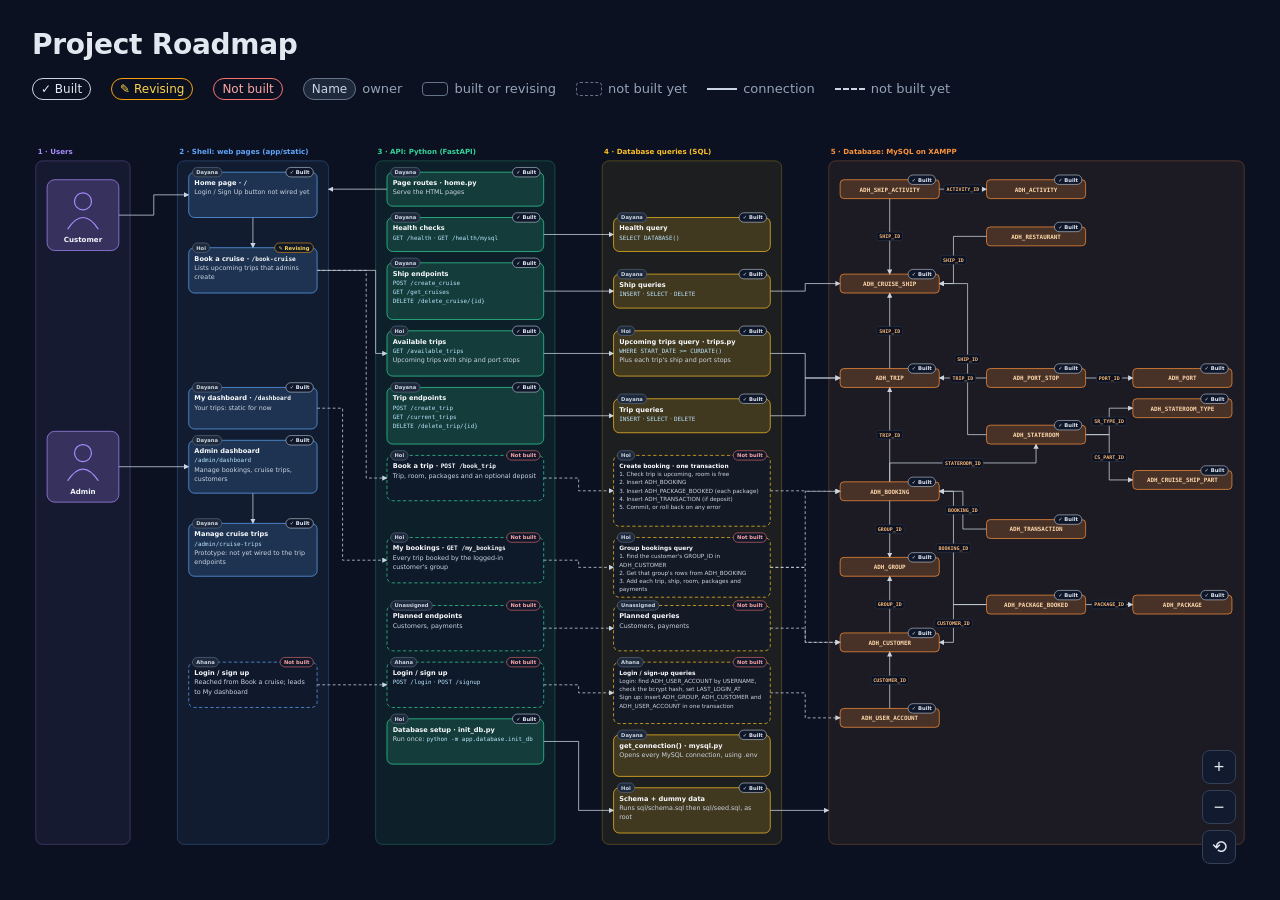
==== docs/project_Roadmap.html @ 763d6e04 "added roadmap html + get available trips to book api + query + shell basic" ====
<!doctype html>
<html lang="en">
<head>
<meta charset="utf-8" />
<meta name="viewport" content="width=device-width, initial-scale=1" />
<title>Project Roadmap</title>
<!--
  Project roadmap for the CSGY6083 project.

  Open this file in a browser (double-click it). No server or internet needed.

  TO UPDATE THE CHART, edit only the DATA section in the <script> below:
    * NODES: one entry per box. Change `status` ("built", "revising" or
      "notbuilt") or `owner` as work progresses. To add a box, copy a similar
      entry, give it a new `id`, and pick a `y` (top edge, in pixels) that
      doesn't overlap its neighbours in the same column.
    * EDGES: one entry per arrow, from one box `id` to another. Arrows touching
      a "notbuilt" box are drawn dashed automatically. `label` is optional.
  Everything else (drawing, colours, tags, the key) is handled for you.
-->
<style>
  :root {
    --bg: #0b1120;
    --panel: #111a2e;
    --text: #e2e8f0;
    --muted: #94a3b8;
    --line: #cbd5e1;
  }
  * { box-sizing: border-box; }
  html, body { height: 100%; }
  body {
    display: flex;
    flex-direction: column;
    margin: 0;
    background: var(--bg);
    color: var(--text);
    font: 14px/1.5 system-ui, -apple-system, "Segoe UI", Roboto, sans-serif;
  }
  header { padding: 24px 32px 12px; }
  h1 { margin: 0; font-size: 28px; letter-spacing: -0.01em; }
  .legend {
    display: flex;
    flex-wrap: wrap;
    gap: 8px 20px;
    padding: 0 32px 12px;
    color: var(--muted);
    font-size: 13px;
  }
  .legend span { display: inline-flex; align-items: center; gap: 6px; }
  .pill {
    display: inline-block;
    padding: 0 8px;
    border-radius: 999px;
    border: 1px solid;
    font-size: 12px;
    line-height: 20px;
  }
  .swatch { width: 26px; height: 14px; border-radius: 4px; border: 1.5px solid #64748b; }
  .swatch.notbuilt { border-style: dashed; }
  .line { width: 30px; height: 0; border-top: 2px solid var(--line); }
  .line.dashed { border-top-style: dashed; }
  #stage {
    position: relative;
    flex: 1;
    min-height: 0;
    margin: 4px 32px 24px;
    overflow: hidden;
    cursor: grab;
    touch-action: none;
    user-select: none;
  }
  #stage.panning { cursor: grabbing; }
  #chart { display: block; width: 100%; height: 100%; }
  .zoom {
    position: absolute;
    right: 12px;
    bottom: 12px;
    display: flex;
    flex-direction: column;
    gap: 6px;
  }
  .zoom button {
    width: 34px;
    height: 34px;
    border: 1px solid #334155;
    border-radius: 8px;
    background: var(--panel);
    color: var(--text);
    font-size: 18px;
    line-height: 1;
    cursor: pointer;
  }
  .zoom button:hover { background: #1e293b; }
  .node, .edge { transition: opacity 0.15s; }
  svg.dimmed .node:not(.hot), svg.dimmed .edge:not(.hot) { opacity: 0.18; }
</style>
</head>
<body>
<header>
  <h1>Project Roadmap</h1>
</header>
<div class="legend" id="legend"></div>
<div id="stage">
  <svg id="chart" xmlns="http://www.w3.org/2000/svg"></svg>
  <div class="zoom">
    <button type="button" id="zoom-in" title="Zoom in (+)">+</button>
    <button type="button" id="zoom-out" title="Zoom out (-)">&minus;</button>
    <button type="button" id="zoom-reset" title="Show the whole chart (0)">&#x27F2;</button>
  </div>
</div>

<script>
// =============================================================================
// DATA: edit this section to update the chart
// =============================================================================

// Columns, left to right. `x` and `w` are in pixels.
const COLUMNS = [
  { id: "users",   title: "1 · Users",                         x: 0,    w: 200, color: "#a78bfa" },
  { id: "shell",   title: "2 · Shell: web pages (app/static)", x: 300,  w: 320, color: "#60a5fa" },
  { id: "api",     title: "3 · API: Python (FastAPI)",         x: 720,  w: 380, color: "#34d399" },
  { id: "queries", title: "4 · Database queries (SQL)",        x: 1200, w: 380, color: "#fbbf24" },
  // The database column has three lanes of tables; `lane` picks one.
  { id: "db",      title: "5 · Database: MySQL on XAMPP",      x: 1680, w: 880, color: "#fb923c",
    lanes: [1704, 2014, 2324], laneW: 210 },
];

// Boxes. status: "built" | "revising" | "notbuilt". owner: a name, or "" for none.
// `title` is the bold first line; `lines` are the rest (`backticks` = code).
// `h` is the box height; it grows automatically if the text needs more room.
// `small: true` uses a smaller font for wordier boxes.
const NODES = [
  // ---- Users ----
  { id: "customer", col: "users", y: 40,  h: 150, kind: "person", title: "Customer" },
  { id: "admin",    col: "users", y: 573, h: 150, kind: "person", title: "Admin" },

  // ---- Shell ----
  { id: "home", col: "shell", y: 24, h: 96, status: "built", owner: "Dayana",
    title: "Home page · `/`", lines: ["Login / Sign Up button not wired yet"] },
  { id: "bookCruise", col: "shell", y: 184, h: 96, status: "revising", owner: "Hoi",
    title: "Book a cruise · `/book-cruise`", lines: ["Lists upcoming trips that admins create"] },
  { id: "myDashboard", col: "shell", y: 480, h: 88, status: "built", owner: "Dayana",
    title: "My dashboard · `/dashboard`", lines: ["Your trips: static for now"] },
  { id: "adminDashboard", col: "shell", y: 592, h: 112, status: "built", owner: "Dayana",
    title: "Admin dashboard", lines: ["`/admin/dashboard`", "Manage bookings, cruise trips, customers"] },
  { id: "manageTrips", col: "shell", y: 768, h: 112, status: "built", owner: "Dayana",
    title: "Manage cruise trips", lines: ["`/admin/cruise-trips`", "Prototype: not yet wired to the trip endpoints"] },
  { id: "login", col: "shell", y: 1062, h: 96, status: "notbuilt", owner: "Ahana",
    title: "Login / sign up", lines: ["Reached from Book a cruise; leads to My dashboard"] },

  // ---- API ----
  { id: "pageRoutes", col: "api", y: 24, h: 72, status: "built", owner: "Dayana",
    title: "Page routes · home.py", lines: ["Serve the HTML pages"] },
  { id: "healthApi", col: "api", y: 120, h: 72, status: "built", owner: "Dayana",
    title: "Health checks", lines: ["`GET /health` · `GET /health/mysql`"] },
  { id: "shipApi", col: "api", y: 216, h: 120, status: "built", owner: "Dayana",
    title: "Ship endpoints", lines: ["`POST /create_cruise`", "`GET /get_cruises`", "`DELETE /delete_cruise/{id}`"] },
  { id: "availableApi", col: "api", y: 360, h: 96, status: "built", owner: "Hoi",
    title: "Available trips", lines: ["`GET /available_trips`", "Upcoming trips with ship and port stops"] },
  { id: "tripApi", col: "api", y: 480, h: 120, status: "built", owner: "Dayana",
    title: "Trip endpoints", lines: ["`POST /create_trip`", "`GET /current_trips`", "`DELETE /delete_trip/{id}`"] },
  { id: "bookTripApi", col: "api", y: 624, h: 96, status: "notbuilt", owner: "Hoi",
    title: "Book a trip · `POST /book_trip`", lines: ["Trip, room, packages and an optional deposit"] },
  { id: "myBookingsApi", col: "api", y: 798, h: 96, status: "notbuilt", owner: "Hoi",
    title: "My bookings · `GET /my_bookings`", lines: ["Every trip booked by the logged-in customer's group"] },
  { id: "plannedApi", col: "api", y: 942, h: 96, status: "notbuilt", owner: "Unassigned",
    title: "Planned endpoints", lines: ["Customers, payments"] },
  { id: "loginApi", col: "api", y: 1062, h: 96, status: "notbuilt", owner: "Ahana",
    title: "Login / sign up", lines: ["`POST /login` · `POST /signup`"] },
  { id: "setupApi", col: "api", y: 1182, h: 96, status: "built", owner: "Hoi",
    title: "Database setup · init_db.py", lines: ["Run once: `python -m app.database.init_db`"] },

  // ---- Database queries ----
  { id: "healthQuery", col: "queries", y: 120, h: 72, status: "built", owner: "Dayana",
    title: "Health query", lines: ["`SELECT DATABASE()`"] },
  { id: "shipQueries", col: "queries", y: 240, h: 72, status: "built", owner: "Dayana",
    title: "Ship queries", lines: ["`INSERT` · `SELECT` · `DELETE`"] },
  { id: "upcomingQuery", col: "queries", y: 360, h: 96, status: "built", owner: "Hoi",
    title: "Upcoming trips query · trips.py", lines: ["`WHERE START_DATE >= CURDATE()`", "Plus each trip's ship and port stops"] },
  { id: "tripQueries", col: "queries", y: 504, h: 72, status: "built", owner: "Dayana",
    title: "Trip queries", lines: ["`INSERT` · `SELECT` · `DELETE`"] },
  { id: "createBooking", col: "queries", y: 624, h: 150, status: "notbuilt", owner: "Hoi", small: true,
    title: "Create booking · one transaction", lines: [
      "1. Check trip is upcoming, room is free",
      "2. Insert ADH_BOOKING",
      "3. Insert ADH_PACKAGE_BOOKED (each package)",
      "4. Insert ADH_TRANSACTION (if deposit)",
      "5. Commit, or roll back on any error"] },
  { id: "groupBookings", col: "queries", y: 798, h: 120, status: "notbuilt", owner: "Hoi", small: true,
    title: "Group bookings query", lines: [
      "1. Find the customer's GROUP_ID in ADH_CUSTOMER",
      "2. Get that group's rows from ADH_BOOKING",
      "3. Add each trip, ship, room, packages and payments"] },
  { id: "plannedQueries", col: "queries", y: 942, h: 96, status: "notbuilt", owner: "Unassigned",
    title: "Planned queries", lines: ["Customers, payments"] },
  { id: "loginQueries", col: "queries", y: 1062, h: 130, status: "notbuilt", owner: "Ahana", small: true,
    title: "Login / sign-up queries", lines: [
      "Login: find ADH_USER_ACCOUNT by USERNAME, check the bcrypt hash, set LAST_LOGIN_AT",
      "Sign up: insert ADH_GROUP, ADH_CUSTOMER and ADH_USER_ACCOUNT in one transaction"] },
  { id: "getConnection", col: "queries", y: 1216, h: 88, status: "built", owner: "Dayana",
    title: "get_connection() · mysql.py", lines: ["Opens every MySQL connection, using .env"] },
  { id: "schemaSeed", col: "queries", y: 1328, h: 96, status: "built", owner: "Hoi",
    title: "Schema + dummy data", lines: ["Runs sql/schema.sql then sql/seed.sql, as root"] },

  // ---- Database tables (lane 0 = left, 1 = middle, 2 = right) ----
  { id: "ADH_SHIP_ACTIVITY",    col: "db", lane: 0, y: 40,   kind: "table", status: "built" },
  { id: "ADH_CRUISE_SHIP",      col: "db", lane: 0, y: 240,  kind: "table", status: "built" },
  { id: "ADH_TRIP",             col: "db", lane: 0, y: 440,  kind: "table", status: "built" },
  { id: "ADH_BOOKING",          col: "db", lane: 0, y: 680,  kind: "table", status: "built" },
  { id: "ADH_GROUP",            col: "db", lane: 0, y: 840,  kind: "table", status: "built" },
  { id: "ADH_CUSTOMER",         col: "db", lane: 0, y: 1000, kind: "table", status: "built" },
  { id: "ADH_USER_ACCOUNT",     col: "db", lane: 0, y: 1160, kind: "table", status: "built" },
  { id: "ADH_ACTIVITY",         col: "db", lane: 1, y: 40,   kind: "table", status: "built" },
  { id: "ADH_RESTAURANT",       col: "db", lane: 1, y: 140,  kind: "table", status: "built" },
  { id: "ADH_PORT_STOP",        col: "db", lane: 1, y: 440,  kind: "table", status: "built" },
  { id: "ADH_STATEROOM",        col: "db", lane: 1, y: 560,  kind: "table", status: "built" },
  { id: "ADH_TRANSACTION",      col: "db", lane: 1, y: 760,  kind: "table", status: "built" },
  { id: "ADH_PACKAGE_BOOKED",   col: "db", lane: 1, y: 920,  kind: "table", status: "built" },
  { id: "ADH_PORT",             col: "db", lane: 2, y: 440,  kind: "table", status: "built" },
  { id: "ADH_STATEROOM_TYPE",   col: "db", lane: 2, y: 504,  kind: "table", status: "built" },
  { id: "ADH_CRUISE_SHIP_PART", col: "db", lane: 2, y: 656,  kind: "table", status: "built" },
  { id: "ADH_PACKAGE",          col: "db", lane: 2, y: 920,  kind: "table", status: "built" },
];

// Arrows. `to` is a box id, or [x, y] for a free end.
// Optional routing: fromSide/toSide ("left" | "right" | "top" | "bottom"),
// midX (x of the vertical leg) or midY (y of the horizontal leg).
// `dashed` is automatic (a "notbuilt" end) unless you set it.
const EDGES = [
  // Users -> pages
  { from: "customer", to: "home" },
  { from: "admin", to: "adminDashboard" },
  // Between pages
  { from: "home", to: "bookCruise", fromSide: "bottom", toSide: "top" },
  { from: "adminDashboard", to: "manageTrips", fromSide: "bottom", toSide: "top" },
  // Pages <-> API
  { from: "pageRoutes", to: [620, 60], fromSide: "left" },
  { from: "bookCruise", to: "availableApi", midX: 720 },
  { from: "bookCruise", to: "bookTripApi", midX: 700 },
  { from: "myDashboard", to: "myBookingsApi", midX: 650 },
  { from: "login", to: "loginApi" },
  // API -> queries
  { from: "healthApi", to: "healthQuery" },
  { from: "shipApi", to: "shipQueries" },
  { from: "availableApi", to: "upcomingQuery" },
  { from: "tripApi", to: "tripQueries" },
  { from: "bookTripApi", to: "createBooking" },
  { from: "myBookingsApi", to: "groupBookings" },
  { from: "plannedApi", to: "plannedQueries" },
  { from: "loginApi", to: "loginQueries" },
  { from: "setupApi", to: "schemaSeed" },
  // Queries -> the table each one starts from
  { from: "shipQueries", to: "ADH_CRUISE_SHIP" },
  { from: "upcomingQuery", to: "ADH_TRIP" },
  { from: "tripQueries", to: "ADH_TRIP" },
  { from: "createBooking", to: "ADH_BOOKING" },
  { from: "groupBookings", to: "ADH_BOOKING" },
  { from: "groupBookings", to: "ADH_CUSTOMER" },
  { from: "plannedQueries", to: "ADH_CUSTOMER" },
  { from: "loginQueries", to: "ADH_USER_ACCOUNT" },
  { from: "schemaSeed", to: [1680, 1376], fromSide: "right" },
  // Foreign keys: from the table holding the key to the table it refers to
  { from: "ADH_SHIP_ACTIVITY", to: "ADH_CRUISE_SHIP", label: "SHIP_ID", fromSide: "bottom", toSide: "top" },
  { from: "ADH_SHIP_ACTIVITY", to: "ADH_ACTIVITY", label: "ACTIVITY_ID" },
  { from: "ADH_RESTAURANT", to: "ADH_CRUISE_SHIP", label: "SHIP_ID", midX: 1944 },
  { from: "ADH_STATEROOM", to: "ADH_CRUISE_SHIP", label: "SHIP_ID", midX: 1974 },
  { from: "ADH_STATEROOM", to: "ADH_STATEROOM_TYPE", label: "SR_TYPE_ID" },
  { from: "ADH_STATEROOM", to: "ADH_CRUISE_SHIP_PART", label: "CS_PART_ID" },
  { from: "ADH_TRIP", to: "ADH_CRUISE_SHIP", label: "SHIP_ID", fromSide: "top", toSide: "bottom" },
  { from: "ADH_PORT_STOP", to: "ADH_TRIP", label: "TRIP_ID" },
  { from: "ADH_PORT_STOP", to: "ADH_PORT", label: "PORT_ID" },
  { from: "ADH_BOOKING", to: "ADH_TRIP", label: "TRIP_ID", fromSide: "top", toSide: "bottom" },
  { from: "ADH_BOOKING", to: "ADH_STATEROOM", label: "STATEROOM_ID", fromSide: "top", toSide: "bottom", midY: 640 },
  { from: "ADH_BOOKING", to: "ADH_GROUP", label: "GROUP_ID", fromSide: "bottom", toSide: "top" },
  { from: "ADH_CUSTOMER", to: "ADH_GROUP", label: "GROUP_ID", fromSide: "top", toSide: "bottom" },
  { from: "ADH_USER_ACCOUNT", to: "ADH_CUSTOMER", label: "CUSTOMER_ID", fromSide: "top", toSide: "bottom" },
  { from: "ADH_PACKAGE_BOOKED", to: "ADH_BOOKING", label: "BOOKING_ID", midX: 1944 },
  { from: "ADH_PACKAGE_BOOKED", to: "ADH_CUSTOMER", label: "CUSTOMER_ID", midX: 1944 },
  { from: "ADH_PACKAGE_BOOKED", to: "ADH_PACKAGE", label: "PACKAGE_ID" },
  { from: "ADH_TRANSACTION", to: "ADH_BOOKING", label: "BOOKING_ID", midX: 1964 },
];

// =============================================================================
// DRAWING: no need to edit below this line
// =============================================================================

const STATUS = {
  built:    { label: "✓ Built",   stroke: "#cbd5e1", text: "#e2e8f0" },
  revising: { label: "✎ Revising", stroke: "#f59e0b", text: "#fcd34d" },
  notbuilt: { label: "Not built", stroke: "#f87171", text: "#fca5a5" },
};
const OWNER_STYLE = { stroke: "#64748b", fill: "#1e293b", text: "#cbd5e1" };
const FONT = 'system-ui, -apple-system, "Segoe UI", Roboto, sans-serif';
const MONO = 'ui-monospace, SFMono-Regular, Menlo, Consolas, monospace';
const SVG_NS = "http://www.w3.org/2000/svg";

const svg = document.getElementById("chart");
const measureCtx = document.createElement("canvas").getContext("2d");

function el(name, attrs = {}, parent = svg) {
  const node = document.createElementNS(SVG_NS, name);
  for (const [key, value] of Object.entries(attrs)) node.setAttribute(key, value);
  parent.appendChild(node);
  return node;
}

function alpha(hex, a) {
  const n = parseInt(hex.slice(1), 16);
  return `rgba(${n >> 16}, ${(n >> 8) & 255}, ${n & 255}, ${a})`;
}

// Split "text with `code`" into [{text, code}] runs.
function runs(text) {
  return text.split("`").map((part, i) => ({ text: part, code: i % 2 === 1 })).filter((r) => r.text);
}

function runWidth(run, size, bold) {
  measureCtx.font = `${bold ? 700 : 400} ${run.code ? size - 1 : size}px ${run.code ? MONO : FONT}`;
  return measureCtx.measureText(run.text).width;
}

// Word-wrap a line of runs to maxWidth; returns an array of lines (arrays of runs).
function wrap(text, size, bold, maxWidth) {
  const words = [];
  for (const run of runs(text)) {
    for (const word of run.text.split(/(\s+)/)) if (word) words.push({ text: word, code: run.code });
  }
  const lines = [[]];
  let width = 0;
  for (const word of words) {
    const w = runWidth(word, size, bold);
    if (width + w > maxWidth && width > 0 && word.text.trim()) {
      lines.push([]);
      width = 0;
    }
    if (!(width === 0 && !word.text.trim())) {
      lines[lines.length - 1].push(word);
      width += w;
    }
  }
  return lines;
}

function drawRuns(parent, lineRuns, x, y, size, bold, color, anchor = "start") {
  const text = el("text", { x, y, "font-size": size, fill: color, "text-anchor": anchor,
    "font-family": FONT, "font-weight": bold ? 700 : 400 }, parent);
  for (const run of lineRuns) {
    const span = el("tspan", {}, text);
    if (run.code) {
      span.setAttribute("font-family", MONO);
      span.setAttribute("font-size", size - 1);
      span.setAttribute("fill", bold ? color : "#bae6fd");
    }
    span.textContent = run.text;
  }
  return text;
}

function pill(parent, x, y, label, style) {
  measureCtx.font = `600 11px ${FONT}`;
  const w = measureCtx.measureText(label).width + 16;
  el("rect", { x, y, width: w, height: 20, rx: 10, fill: style.fill || "#0f172a",
    stroke: style.stroke, "stroke-width": 1.2 }, parent);
  el("text", { x: x + w / 2, y: y + 14, "font-size": 11, "font-weight": 600, fill: style.text,
    "text-anchor": "middle", "font-family": FONT }, parent).textContent = label;
  return w;
}

const columnById = Object.fromEntries(COLUMNS.map((c) => [c.id, c]));
const boxes = {};

function layout(node) {
  const col = columnById[node.col];
  if (node.kind === "table") {
    return { x: col.lanes[node.lane], y: node.y, w: col.laneW, h: node.h || 40 };
  }
  const pad = node.kind === "person" ? 24 : 24;
  const x = col.x + pad;
  const w = col.w - pad * 2;
  return { x, y: node.y, w, h: node.h || 72 };
}

function draw() {
  svg.replaceChildren();
  const defs = el("defs");
  for (const [id, color] of [["arrow", "#cbd5e1"], ["arrow-hot", "#ffffff"]]) {
    const marker = el("marker", { id, viewBox: "0 0 10 10", refX: 9, refY: 5, markerWidth: 7,
      markerHeight: 7, orient: "auto-start-reverse" }, defs);
    el("path", { d: "M0,0 L10,5 L0,10 z", fill: color }, marker);
  }

  // Box sizes (grow to fit their text).
  for (const node of NODES) {
    const box = layout(node);
    if (node.kind !== "table" && node.kind !== "person") {
      const size = node.small ? 12 : 13.5;
      const lineH = size * 1.45;
      let count = wrap(node.title, size + 0.5, true, box.w - 24).length;
      for (const line of node.lines || []) count += wrap(line, size, false, box.w - 24).length;
      box.h = Math.max(box.h, 22 + count * lineH);
    }
    boxes[node.id] = { ...box, node };
  }

  const height = Math.max(...Object.values(boxes).map((b) => b.y + b.h)) + 40;
  const width = Math.max(...COLUMNS.map((c) => c.x + c.w)) + 8;
  const top = -44;
  svg.setAttribute("viewBox", `-8 ${top} ${width + 8} ${height - top}`);
  svg.setAttribute("width", width + 8);
  svg.setAttribute("height", height - top);

  // Columns.
  for (const col of COLUMNS) {
    el("rect", { x: col.x, y: 0, width: col.w, height: height - 16, rx: 14,
      fill: alpha(col.color, 0.07), stroke: alpha(col.color, 0.45), "stroke-width": 1.2 });
    el("text", { x: col.x + 4, y: -14, "font-size": 15, "font-weight": 700, fill: col.color,
      "font-family": FONT }).textContent = col.title;
    if (col.note) {
      const g = el("g");
      wrap(col.note, 12, false, col.w - 48).forEach((line, i) =>
        drawRuns(g, line, col.x + 24, 34 + i * 17, 12, false, "#94a3b8"));
    }
  }

  // Edges (under the boxes).
  const edgeLayer = el("g");
  for (const edge of EDGES) drawEdge(edgeLayer, edge);

  // Boxes.
  for (const node of NODES) drawNode(node);

  // Hover highlighting.
  for (const g of svg.querySelectorAll(".node")) {
    g.addEventListener("mouseenter", () => highlight(g.dataset.id));
    g.addEventListener("mouseleave", () => highlight(null));
  }
}

function anchor(box, side) {
  switch (side) {
    case "left": return { x: box.x, y: box.y + box.h / 2 };
    case "right": return { x: box.x + box.w, y: box.y + box.h / 2 };
    case "top": return { x: box.x + box.w / 2, y: box.y };
    default: return { x: box.x + box.w / 2, y: box.y + box.h };
  }
}

function defaultSides(a, b) {
  if (b.x >= a.x + a.w) return ["right", "left"];
  if (b.x + b.w <= a.x) return ["left", "right"];
  return b.y > a.y ? ["bottom", "top"] : ["top", "bottom"];
}

function route(edge) {
  const a = boxes[edge.from];
  if (Array.isArray(edge.to)) {
    const p0 = anchor(a, edge.fromSide || "right");
    return [p0, { x: edge.to[0], y: edge.to[1] }];
  }
  const b = boxes[edge.to];
  const [defFrom, defTo] = defaultSides(a, b);
  const fromSide = edge.fromSide || defFrom;
  const toSide = edge.toSide || defTo;
  const p0 = anchor(a, fromSide);
  const p3 = anchor(b, toSide);
  const horizontal = (s) => s === "left" || s === "right";
  if (horizontal(fromSide) && horizontal(toSide)) {
    if (Math.abs(p0.y - p3.y) < 1) return [p0, p3];
    const mx = edge.midX ?? (p0.x + p3.x) / 2;
    return [p0, { x: mx, y: p0.y }, { x: mx, y: p3.y }, p3];
  }
  if (!horizontal(fromSide) && !horizontal(toSide)) {
    if (Math.abs(p0.x - p3.x) < 1) return [p0, p3];
    const my = edge.midY ?? (p0.y + p3.y) / 2;
    return [p0, { x: p0.x, y: my }, { x: p3.x, y: my }, p3];
  }
  if (horizontal(fromSide)) return [p0, { x: p3.x, y: p0.y }, p3];
  return [p0, { x: p0.x, y: p3.y }, p3];
}

function drawEdge(layer, edge) {
  const points = route(edge);
  const ends = [edge.from, Array.isArray(edge.to) ? null : edge.to];
  const dashed = edge.dashed ?? ends.some((id) => id && boxes[id].node.status === "notbuilt");
  const g = el("g", { class: "edge" }, layer);
  g.dataset.ends = ends.filter(Boolean).join(" ");
  const d = points.map((p, i) => `${i ? "L" : "M"}${p.x},${p.y}`).join(" ");
  el("path", { d, fill: "none", stroke: "#cbd5e1", "stroke-width": 1.6,
    "stroke-dasharray": dashed ? "6 5" : "none", "marker-end": "url(#arrow)" }, g);
  if (edge.label) {
    // Put the label on the longest segment.
    let best = 0, at = { x: 0, y: 0 };
    for (let i = 1; i < points.length; i++) {
      const len = Math.hypot(points[i].x - points[i - 1].x, points[i].y - points[i - 1].y);
      if (len > best) {
        best = len;
        at = { x: (points[i].x + points[i - 1].x) / 2, y: (points[i].y + points[i - 1].y) / 2 };
      }
    }
    measureCtx.font = `600 10.5px ${MONO}`;
    const w = measureCtx.measureText(edge.label).width + 10;
    el("rect", { x: at.x - w / 2, y: at.y - 9, width: w, height: 18, rx: 4, fill: "#0b1120",
      stroke: "#334155" }, g);
    el("text", { x: at.x, y: at.y + 4, "font-size": 10.5, "font-weight": 600, fill: "#fdba74",
      "text-anchor": "middle", "font-family": MONO }, g).textContent = edge.label;
  }
}

function drawNode(node) {
  const box = boxes[node.id];
  const col = columnById[node.col];
  const status = STATUS[node.status];
  const g = el("g", { class: "node" });
  g.dataset.id = node.id;
  g.style.cursor = "default";

  if (node.kind === "person") {
    el("rect", { x: box.x, y: box.y, width: box.w, height: box.h, rx: 16,
      fill: alpha(col.color, 0.22), stroke: col.color, "stroke-width": 1.5 }, g);
    const cx = box.x + box.w / 2;
    el("circle", { cx, cy: box.y + 46, r: 18, fill: "none", stroke: col.color, "stroke-width": 2.5 }, g);
    el("path", { d: `M${cx - 32},${box.y + 104} q32,-48 64,0`, fill: "none", stroke: col.color,
      "stroke-width": 2.5, "stroke-linecap": "round" }, g);
    el("text", { x: cx, y: box.y + 132, "font-size": 15, "font-weight": 700, fill: "#f1f5f9",
      "text-anchor": "middle", "font-family": FONT }, g).textContent = node.title;
    return;
  }

  const notBuilt = node.status === "notbuilt";
  el("rect", { x: box.x, y: box.y, width: box.w, height: box.h, rx: node.kind === "table" ? 8 : 12,
    fill: notBuilt ? "rgba(15, 23, 42, 0.6)" : alpha(col.color, node.kind === "table" ? 0.2 : 0.16),
    stroke: col.color, "stroke-width": 1.5, "stroke-dasharray": notBuilt ? "7 5" : "none" }, g);

  if (node.kind === "table") {
    measureCtx.font = `600 12.5px ${MONO}`;
    el("text", { x: box.x + box.w / 2, y: box.y + 25, "font-size": 12.5, "font-weight": 600,
      fill: "#fed7aa", "text-anchor": "middle", "font-family": MONO }, g).textContent = node.id;
  } else {
    const size = node.small ? 12 : 13.5;
    const lineH = size * 1.45;
    let y = box.y + 22 + size * 0.4;
    for (const line of wrap(node.title, size + 0.5, true, box.w - 24)) {
      drawRuns(g, line, box.x + 12, y, size + 0.5, true, "#f8fafc");
      y += lineH;
    }
    for (const text of node.lines || []) {
      for (const line of wrap(text, size, false, box.w - 24)) {
        drawRuns(g, line, box.x + 12, y, size, false, "#cbd5e1");
        y += lineH;
      }
    }
  }

  // Tags straddling the top edge: owner on the left, status on the right.
  if (node.owner) pill(g, box.x + 8, box.y - 10, node.owner, OWNER_STYLE);
  if (status) {
    measureCtx.font = `600 11px ${FONT}`;
    const w = measureCtx.measureText(status.label).width + 16;
    pill(g, box.x + box.w - w - 8, box.y - 10, status.label, status);
  }
}

function highlight(id) {
  svg.classList.toggle("dimmed", Boolean(id));
  for (const g of svg.querySelectorAll(".node, .edge")) g.classList.remove("hot");
  if (!id) return;
  for (const g of svg.querySelectorAll(".edge")) {
    const ends = g.dataset.ends.split(" ");
    if (ends.includes(id)) {
      g.classList.add("hot");
      for (const end of ends) svg.querySelector(`.node[data-id="${end}"]`)?.classList.add("hot");
    }
  }
  svg.querySelector(`.node[data-id="${id}"]`)?.classList.add("hot");
}

function drawLegend() {
  const legend = document.getElementById("legend");
  const items = Object.values(STATUS).map((s) =>
    `<span><span class="pill" style="color:${s.text};border-color:${s.stroke}">${s.label}</span></span>`);
  items.push(`<span><span class="pill" style="color:${OWNER_STYLE.text};border-color:${OWNER_STYLE.stroke};background:${OWNER_STYLE.fill}">Name</span> owner</span>`);
  items.push(`<span><span class="swatch"></span> built or revising</span>`);
  items.push(`<span><span class="swatch notbuilt"></span> not built yet</span>`);
  items.push(`<span><span class="line"></span> connection</span>`);
  items.push(`<span><span class="line dashed"></span> not built yet</span>`);
  legend.innerHTML = items.join("");
}

// Zoom and pan: scroll to zoom toward the pointer, drag to move around,
// or use the buttons (keys + - 0). Works by changing the SVG's viewBox.
function setupZoom() {
  const stage = document.getElementById("stage");
  const svg = document.getElementById("chart");
  const home = svg.getAttribute("viewBox").split(" ").map(Number);
  let view = [...home];
  const MIN = 1, MAX = 8; // zoom limits, relative to the whole chart

  const apply = () => svg.setAttribute("viewBox", view.join(" "));
  const toChart = (clientX, clientY) => {
    const pt = new DOMPoint(clientX, clientY).matrixTransform(svg.getScreenCTM().inverse());
    return [pt.x, pt.y];
  };

  function zoom(factor, clientX, clientY) {
    const zoomNow = home[2] / view[2];
    const zoomNext = Math.min(MAX, Math.max(MIN, zoomNow * factor));
    if (zoomNext === zoomNow) return;
    const f = zoomNext / zoomNow;
    if (clientX === undefined) {
      const r = stage.getBoundingClientRect();
      clientX = r.left + r.width / 2;
      clientY = r.top + r.height / 2;
    }
    const [px, py] = toChart(clientX, clientY);
    view = [px - (px - view[0]) / f, py - (py - view[1]) / f, view[2] / f, view[3] / f];
    if (zoomNext === MIN) view = [...home];
    apply();
  }

  stage.addEventListener("wheel", (e) => {
    e.preventDefault();
    zoom(Math.exp(-e.deltaY * 0.0015), e.clientX, e.clientY);
  }, { passive: false });

  let drag = null;
  stage.addEventListener("pointerdown", (e) => {
    if (e.button !== 0 || e.target.closest(".zoom")) return;
    e.preventDefault();
    drag = { x: e.clientX, y: e.clientY, view: [...view], scale: svg.getScreenCTM().a };
    stage.setPointerCapture(e.pointerId);
    stage.classList.add("panning");
  });
  stage.addEventListener("pointermove", (e) => {
    if (!drag) return;
    view = [drag.view[0] - (e.clientX - drag.x) / drag.scale,
            drag.view[1] - (e.clientY - drag.y) / drag.scale, view[2], view[3]];
    apply();
  });
  const endDrag = () => { drag = null; stage.classList.remove("panning"); };
  stage.addEventListener("pointerup", endDrag);
  stage.addEventListener("pointercancel", endDrag);

  document.getElementById("zoom-in").onclick = () => zoom(1.4);
  document.getElementById("zoom-out").onclick = () => zoom(1 / 1.4);
  document.getElementById("zoom-reset").onclick = () => { view = [...home]; apply(); };
  document.addEventListener("keydown", (e) => {
    if (e.key === "+" || e.key === "=") zoom(1.4);
    else if (e.key === "-") zoom(1 / 1.4);
    else if (e.key === "0") { view = [...home]; apply(); }
  });
}

draw();
drawLegend();
setupZoom();
</script>
</body>
</html>
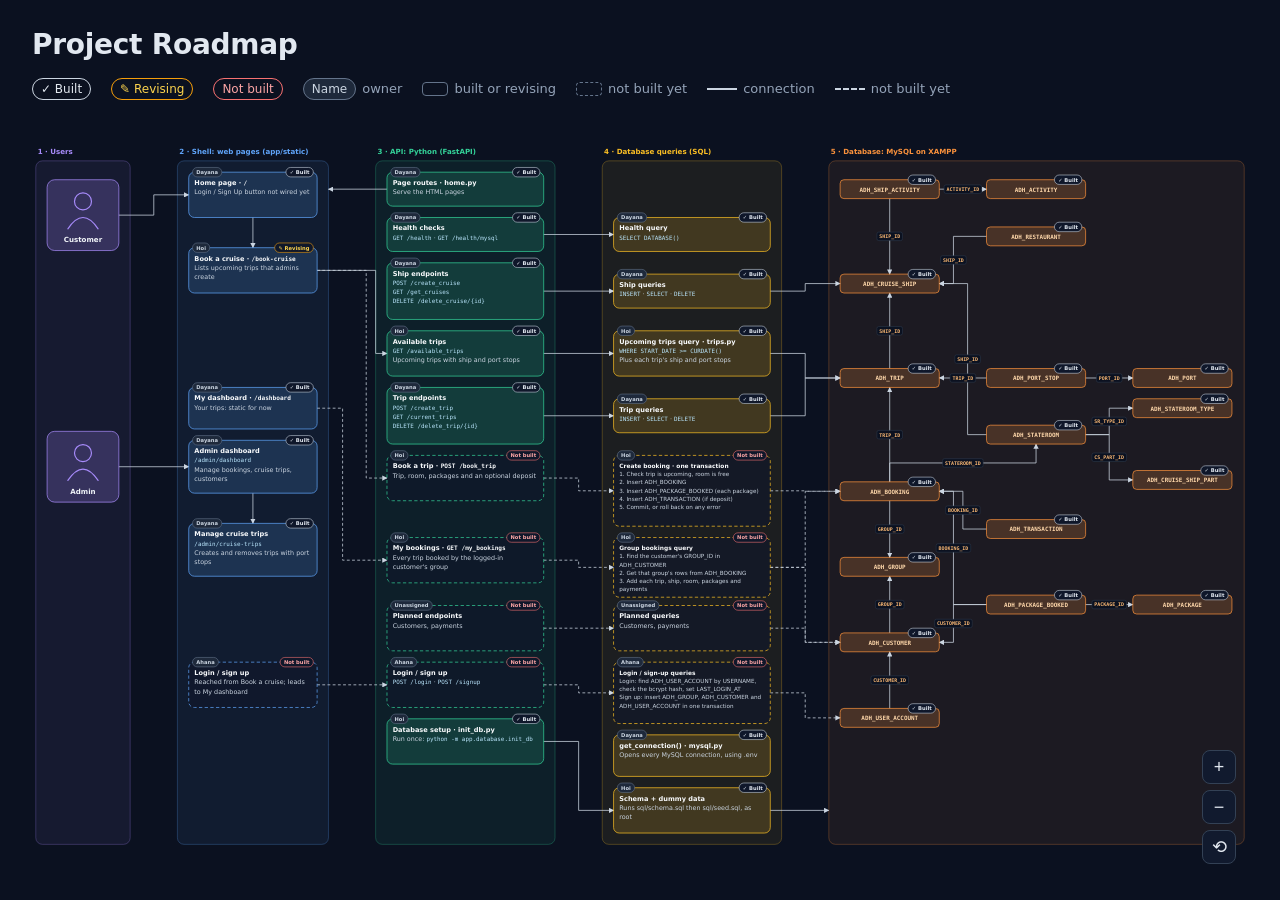
==== commit 28405884: "Adding UI and logging for creating trip" ====
--- a/docs/project_Roadmap.html
+++ b/docs/project_Roadmap.html
@@ -144,7 +144,7 @@
   { id: "adminDashboard", col: "shell", y: 592, h: 112, status: "built", owner: "Dayana",
     title: "Admin dashboard", lines: ["`/admin/dashboard`", "Manage bookings, cruise trips, customers"] },
   { id: "manageTrips", col: "shell", y: 768, h: 112, status: "built", owner: "Dayana",
-    title: "Manage cruise trips", lines: ["`/admin/cruise-trips`", "Prototype: not yet wired to the trip endpoints"] },
+    title: "Manage cruise trips", lines: ["`/admin/cruise-trips`", "Creates and removes trips with port stops"] },
   { id: "login", col: "shell", y: 1062, h: 96, status: "notbuilt", owner: "Ahana",
     title: "Login / sign up", lines: ["Reached from Book a cruise; leads to My dashboard"] },
 
